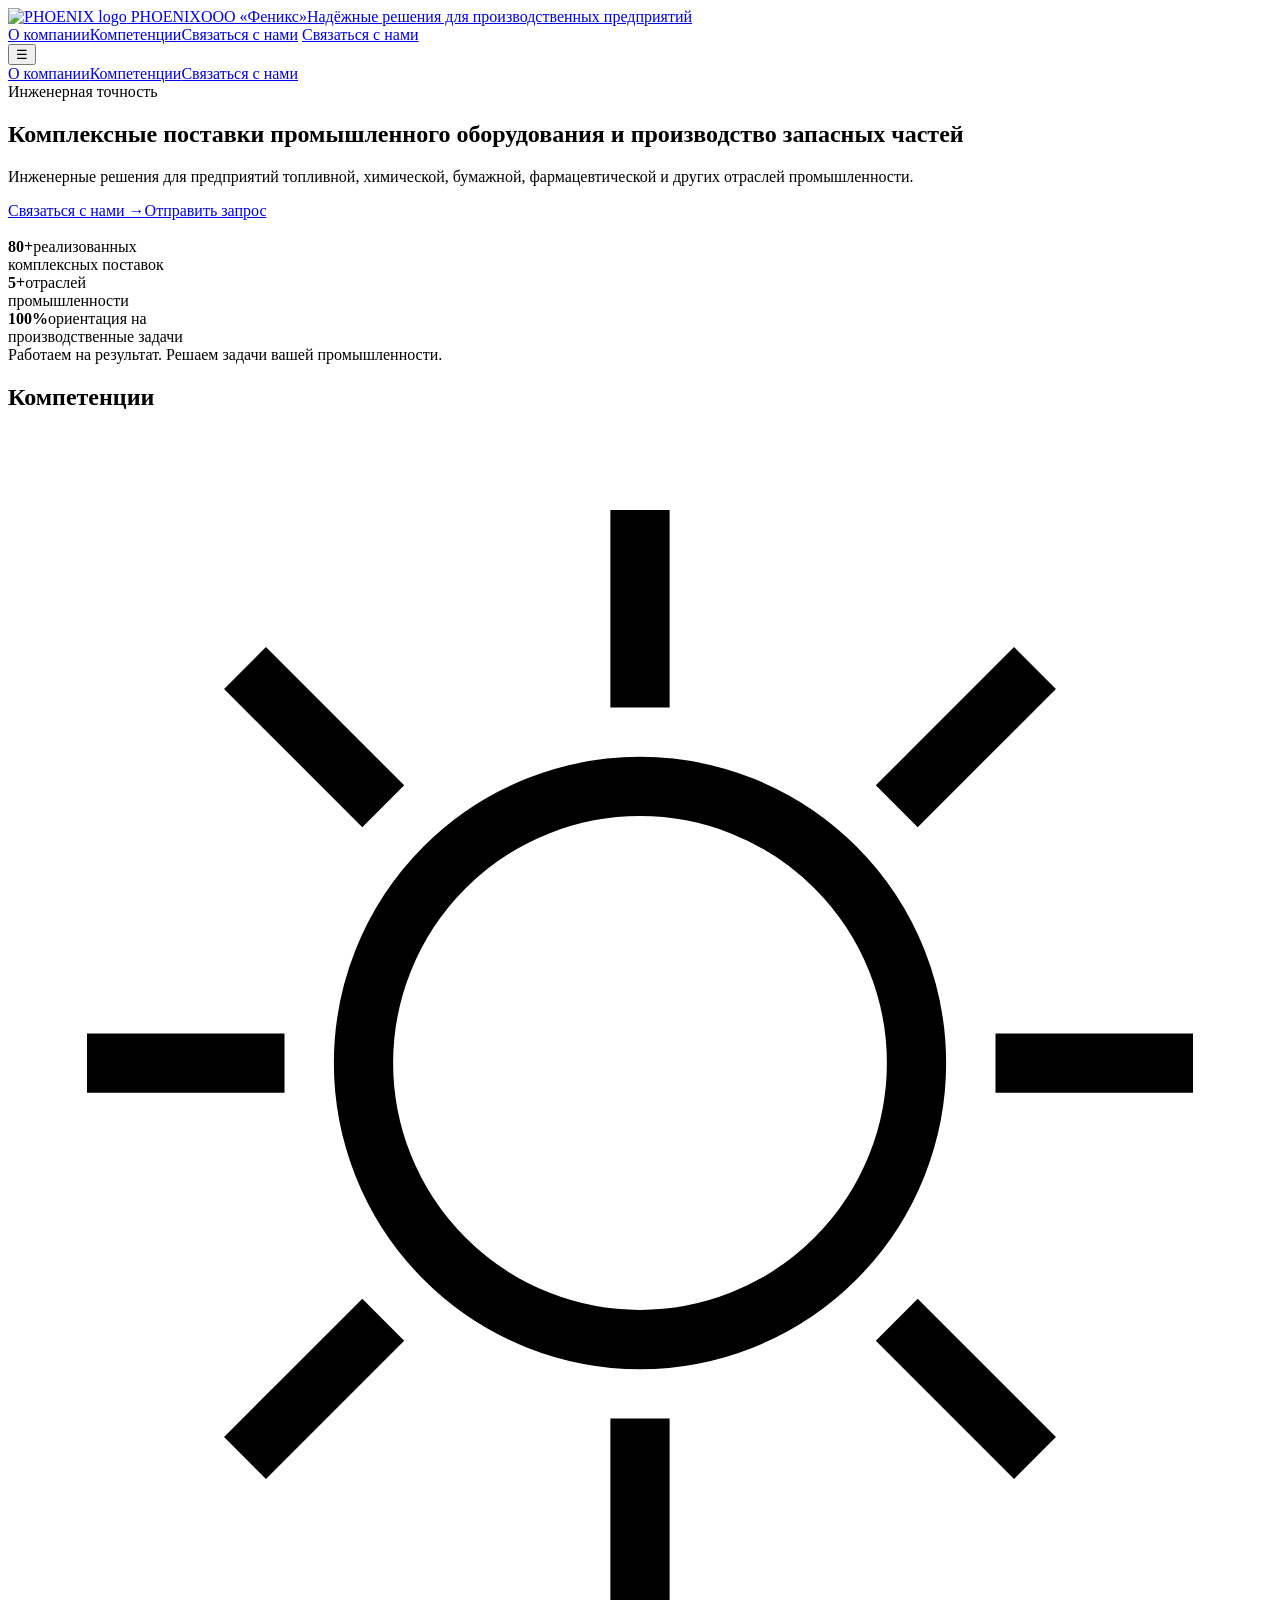
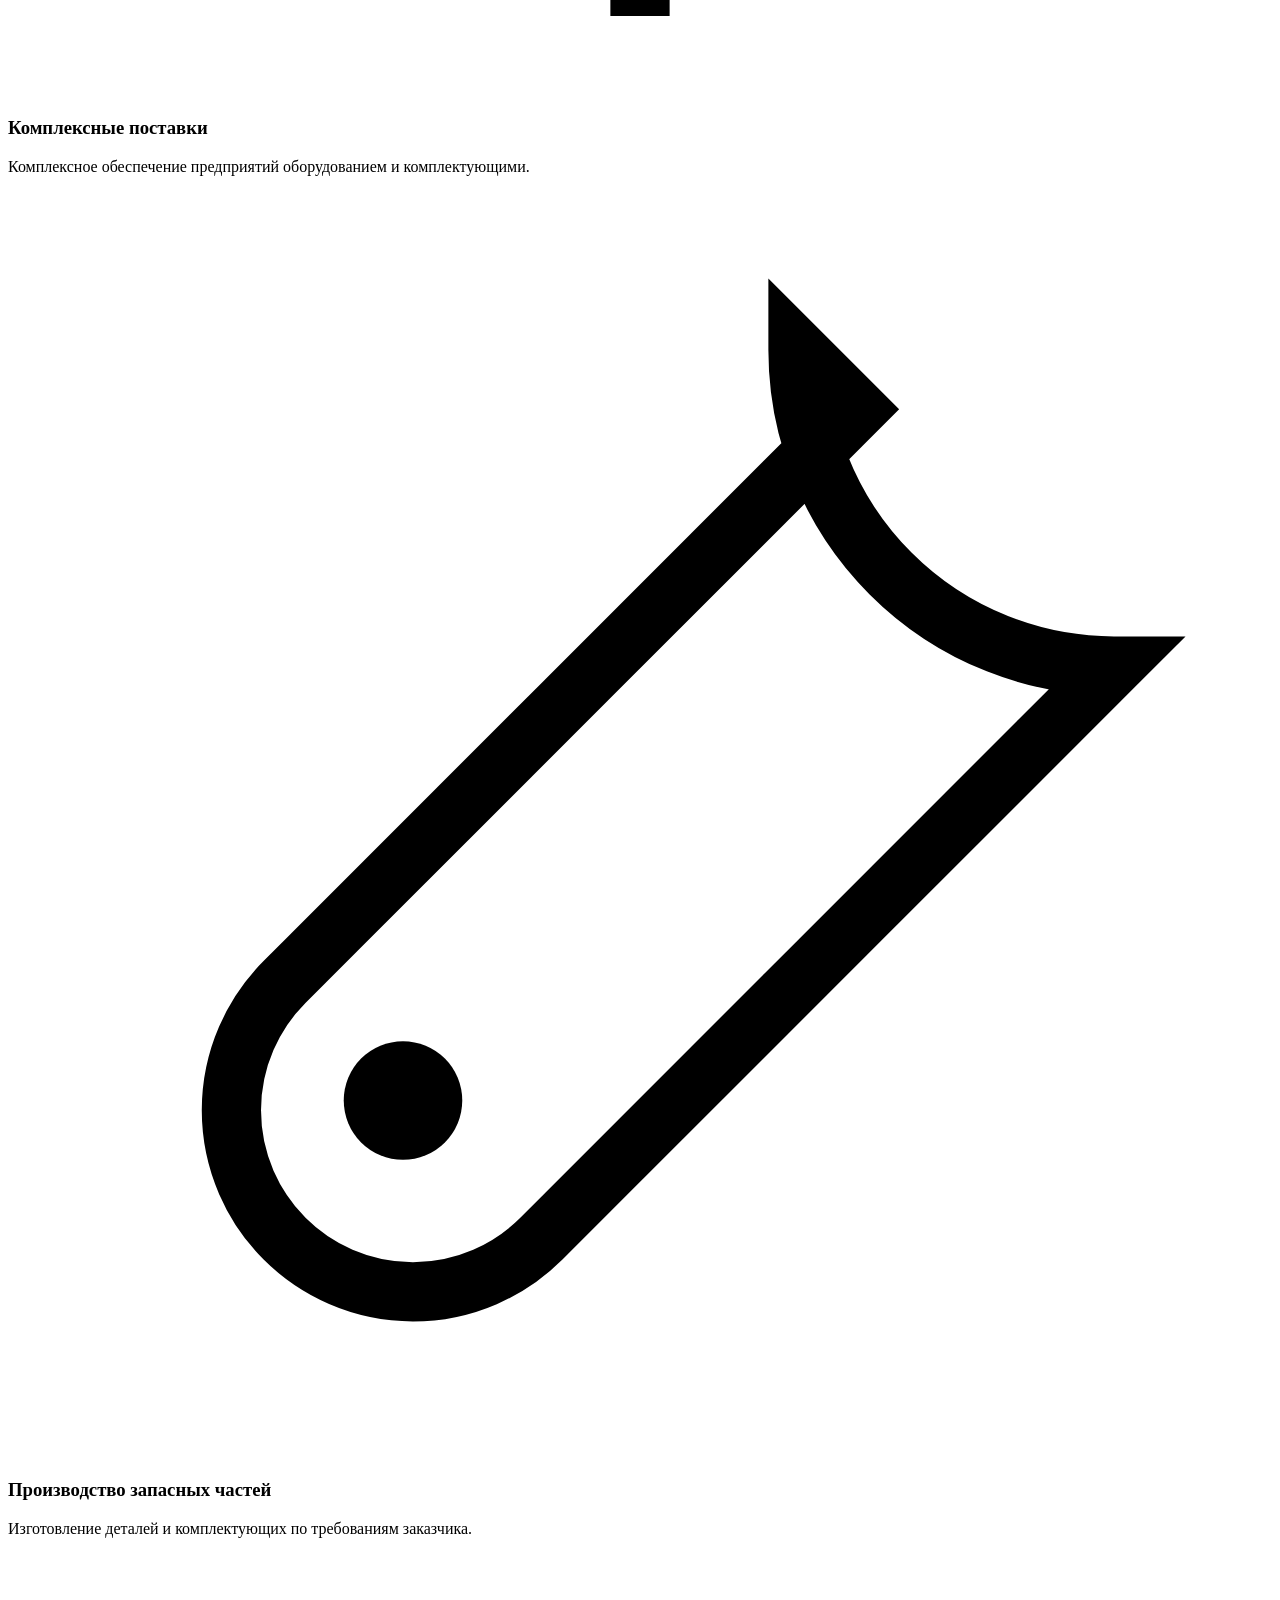
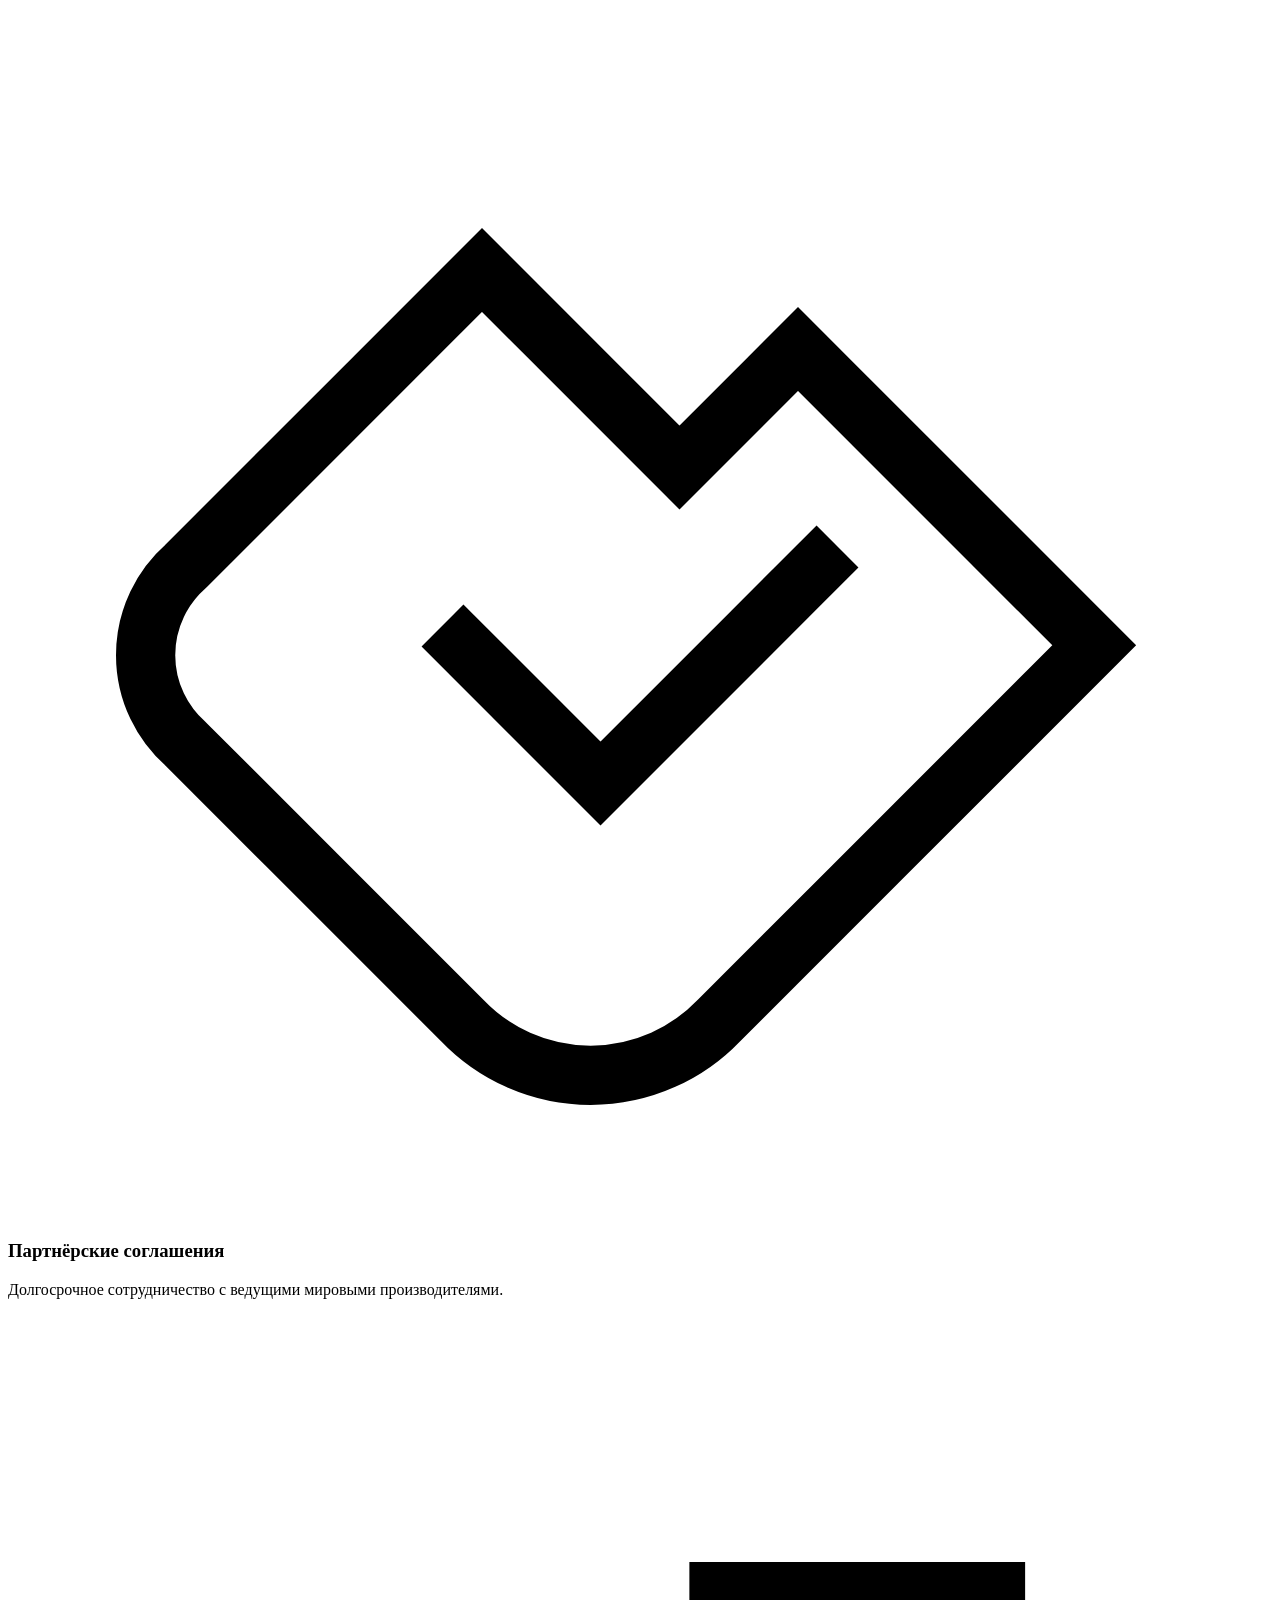
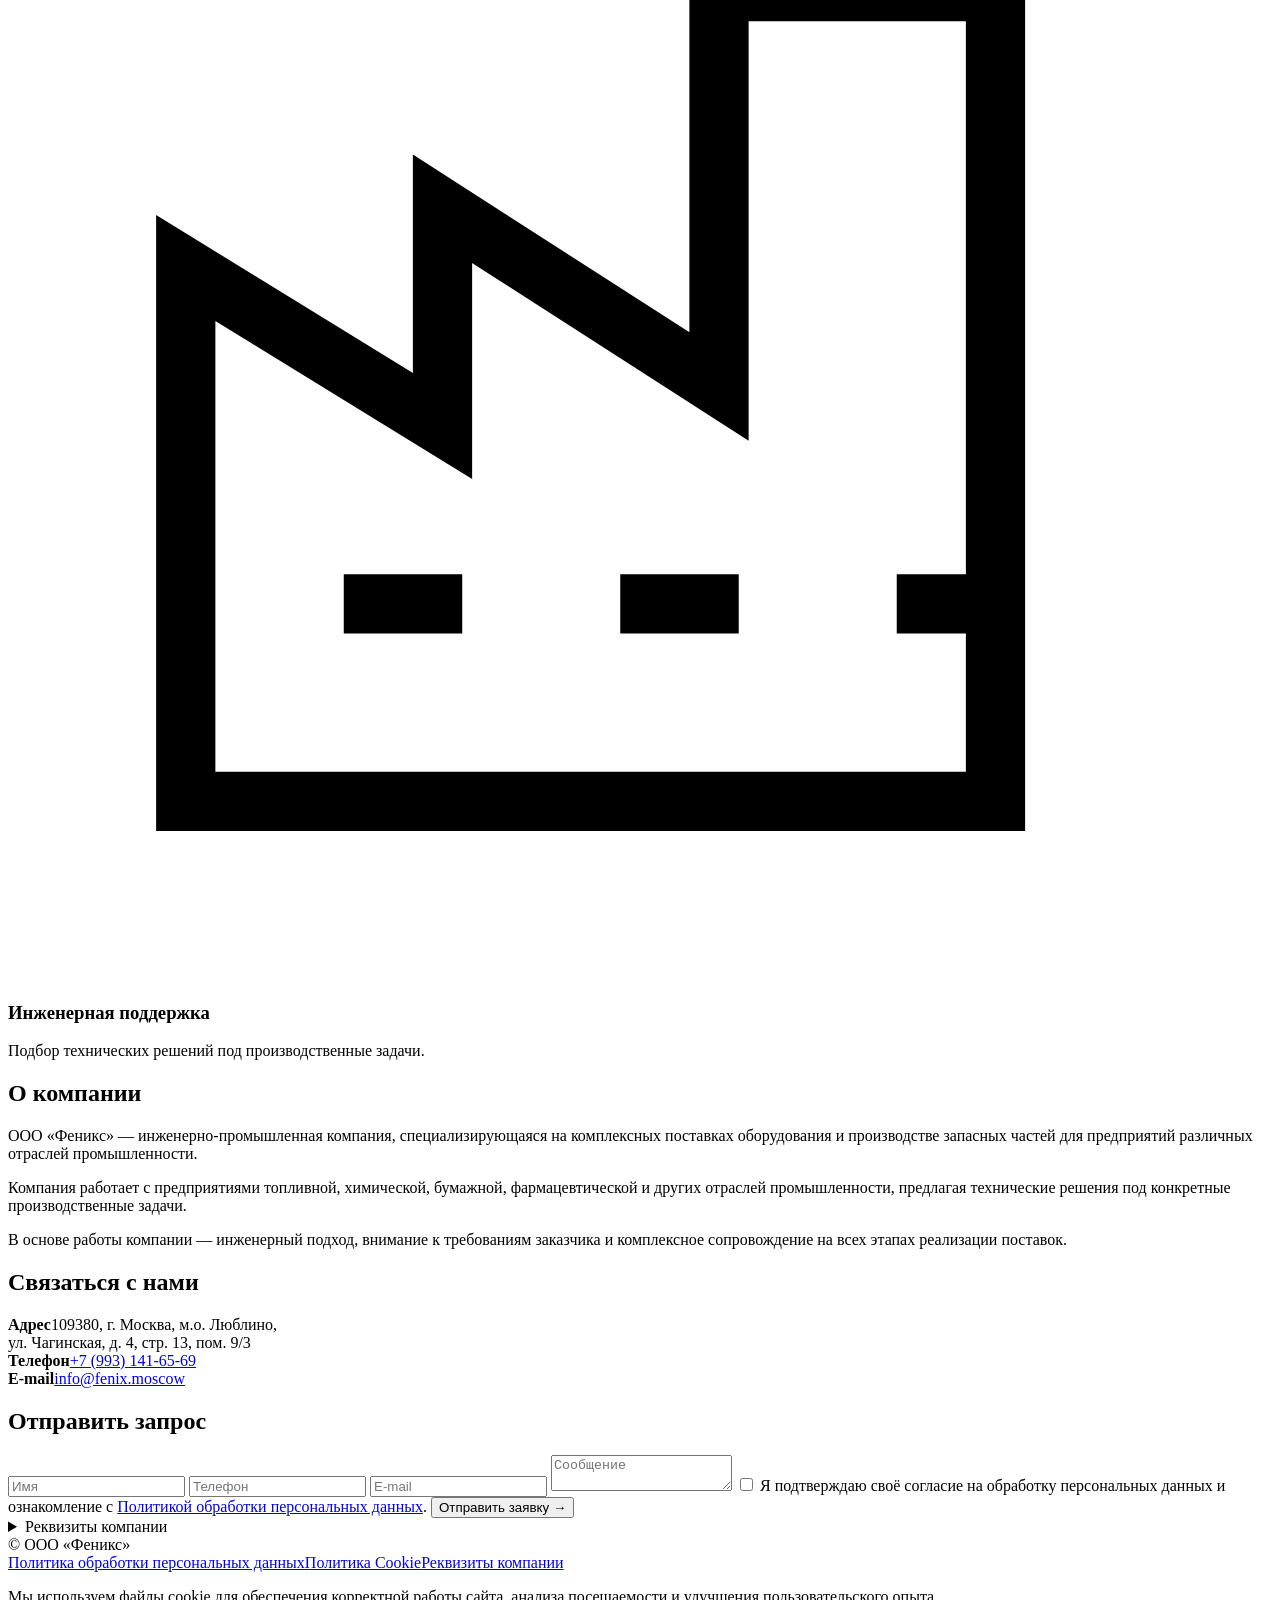
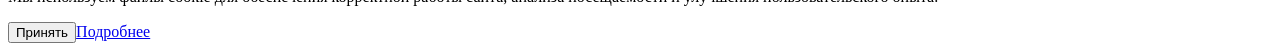
==== index.html @ ed6f143b "Add files via upload" ====
<!doctype html>
<html lang="ru">
<head>
  <meta charset="utf-8">
  <meta name="viewport" content="width=device-width, initial-scale=1">
  <title>ООО «Феникс» | Комплексные поставки промышленного оборудования и производство запасных частей</title>
  <meta name="description" content="ООО «Феникс» — инженерно-промышленная компания, специализирующаяся на комплексных поставках промышленного оборудования, производстве запасных частей и инженерной поддержке предприятий различных отраслей промышленности.">
  <link rel="icon" href="favicon.png" type="image/png">
  <link rel="preconnect" href="https://fonts.gstatic.com" crossorigin>
  <link href="https://fonts.googleapis.com/css2?family=Inter:wght@400;500;600;700;800&display=swap" rel="stylesheet">
  <link rel="stylesheet" href="css/style.css">
</head>
<body>
<div class="page">
  <div class="grid-bg"></div><div class="glow"></div>
  <header class="header container">
    <a class="brand" href="#top" aria-label="PHOENIX">
      <img src="assets/images/logo.png" alt="PHOENIX logo">
      <span><span class="brand-title">PHOENIX</span><span class="brand-sub">ООО «Феникс»</span><span class="brand-slogan">Надёжные решения для производственных предприятий</span></span>
    </a>
    <nav class="nav" aria-label="Основная навигация">
      <a href="#about">О компании</a><a href="#competencies">Компетенции</a><a href="#contact">Связаться с нами</a>
      <a class="btn btn-secondary small-btn" href="#contact">Связаться с нами</a>
    </nav>
    <button class="menu-btn" id="menuBtn" aria-label="Открыть меню">☰</button>
    <nav class="mobile-nav" id="mobileNav"><a href="#about">О компании</a><a href="#competencies">Компетенции</a><a href="#contact">Связаться с нами</a></nav>
  </header>

  <main id="top">
    <section class="hero container">
      <div>
        <div class="eyebrow">Инженерная точность</div>
        <h1>Комплексные поставки промышленного оборудования и производство запасных частей</h1>
        <p class="lead">Инженерные решения для предприятий топливной, химической, бумажной, фармацевтической и других отраслей промышленности.</p>
        <div class="actions"><a class="btn btn-primary" href="#contact">Связаться с нами →</a><a class="btn btn-secondary" href="#request">Отправить запрос</a></div>
      </div>
      <div class="drawing-wrap" aria-hidden="true"><img src="assets/drawings/compressor.svg" alt=""><div class="impeller"></div></div>
    </section>

    <section class="stats container" aria-label="Показатели компании">
      <div class="stat"><strong>80+</strong><span>реализованных<br>комплексных поставок</span></div>
      <div class="stat"><strong>5+</strong><span>отраслей<br>промышленности</span></div>
      <div class="stat"><strong>100%</strong><span>ориентация на<br>производственные задачи</span></div>
      <div class="stats-note">Работаем на результат. Решаем задачи вашей промышленности.</div>
    </section>

    <section class="section container" id="competencies">
      <h2 class="section-title">Компетенции</h2>
      <div class="competencies">
        <article class="card"><svg class="icon" viewBox="0 0 64 64" fill="none"><circle cx="32" cy="32" r="14" stroke="currentColor" stroke-width="3"/><path d="M32 4v10M32 50v10M4 32h10M50 32h10M12 12l7 7M45 45l7 7M52 12l-7 7M19 45l-7 7" stroke="currentColor" stroke-width="3"/></svg><h3>Комплексные поставки</h3><p>Комплексное обеспечение предприятий оборудованием и комплектующими.</p></article>
        <article class="card"><svg class="icon" viewBox="0 0 64 64" fill="none"><path d="M40 8a16 16 0 0 0 16 16L27 53a9 9 0 0 1-13-13l29-29Z" stroke="currentColor" stroke-width="3"/><circle cx="20" cy="46" r="3" fill="currentColor"/></svg><h3>Производство запасных частей</h3><p>Изготовление деталей и комплектующих по требованиям заказчика.</p></article>
        <article class="card"><svg class="icon" viewBox="0 0 64 64" fill="none"><path d="M22 34l8 8 12-12M9 31l15-15 10 10 6-6 15 15-19 19a9 9 0 0 1-13 0L9 40a6 6 0 0 1 0-9Z" stroke="currentColor" stroke-width="3"/></svg><h3>Партнёрские соглашения</h3><p>Долгосрочное сотрудничество с ведущими мировыми производителями.</p></article>
        <article class="card"><svg class="icon" viewBox="0 0 64 64" fill="none"><path d="M9 55V28l13 8V25l14 9V14h14v41H9Z" stroke="currentColor" stroke-width="3"/><path d="M17 45h6M31 45h6M45 45h6" stroke="currentColor" stroke-width="3"/></svg><h3>Инженерная поддержка</h3><p>Подбор технических решений под производственные задачи.</p></article>
      </div>
    </section>

    <section class="section container about" id="about">
      <div><h2 class="section-title">О компании</h2><p>ООО «Феникс» — инженерно-промышленная компания, специализирующаяся на комплексных поставках оборудования и производстве запасных частей для предприятий различных отраслей промышленности.</p><p>Компания работает с предприятиями топливной, химической, бумажной, фармацевтической и других отраслей промышленности, предлагая технические решения под конкретные производственные задачи.</p><p>В основе работы компании — инженерный подход, внимание к требованиям заказчика и комплексное сопровождение на всех этапах реализации поставок.</p></div>
      <div class="pump" aria-hidden="true"></div>
    </section>

    <section class="section container contact" id="contact">
      <div><h2 class="section-title">Связаться с нами</h2><div class="contact-list"><div class="contact-item"><b>Адрес</b><span>109380, г. Москва, м.о. Люблино,<br>ул. Чагинская, д. 4, стр. 13, пом. 9/3</span></div><div class="contact-item"><b>Телефон</b><a href="tel:+79931416569">+7 (993) 141-65-69</a></div><div class="contact-item"><b>E-mail</b><a href="mailto:info@fenix.moscow">info@fenix.moscow</a></div></div></div>
      <form class="form" id="request" action="contact.php" method="post">
        <h2 class="section-title">Отправить запрос</h2>
        <input type="text" name="name" placeholder="Имя" required autocomplete="name">
        <input type="tel" name="phone" placeholder="Телефон" required autocomplete="tel">
        <input type="email" name="email" placeholder="E-mail" required autocomplete="email">
        <textarea name="message" placeholder="Сообщение" required></textarea>
        <input type="text" name="website" tabindex="-1" autocomplete="off" style="display:none">
        <label class="check"><input type="checkbox" name="agree" required> <span>Я подтверждаю своё согласие на обработку персональных данных и ознакомление с <a href="privacy-policy.html" target="_blank">Политикой обработки персональных данных</a>.</span></label>
        <button class="btn btn-primary" type="submit">Отправить заявку →</button>
      </form>
    </section>

    <section class="section container">
      <details class="details" id="requisites"><summary>Реквизиты компании</summary><div class="details-grid"><div><b>ООО «Феникс»</b></div><div>ИНН: 7708434992</div><div>КПП: 773101001</div><div>р/с: 40702810500810030384</div><div>Банк: Филиал «Центральный» Банка ВТБ (ПАО)</div><div>к/с: 30101810145250000411</div><div>БИК: 044525411</div><div>Адрес: 109380, г. Москва, м.о. Люблино, ул. Чагинская, д. 4, стр. 13, пом. 9/3</div></div></details>
    </section>
  </main>

  <footer class="footer container"><div>© ООО «Феникс»</div><div class="footer-links"><a href="privacy-policy.html">Политика обработки персональных данных</a><a href="cookie-policy.html">Политика Cookie</a><a href="#requisites">Реквизиты компании</a></div></footer>
</div>
<div class="cookie" id="cookie"><div class="cookie-inner"><p>Мы используем файлы cookie для обеспечения корректной работы сайта, анализа посещаемости и улучшения пользовательского опыта.</p><div class="cookie-actions"><button class="btn btn-primary small-btn" id="acceptCookie">Принять</button><a class="btn btn-secondary small-btn" href="cookie-policy.html">Подробнее</a></div></div></div>
<script src="js/script.js"></script>
</body>
</html>
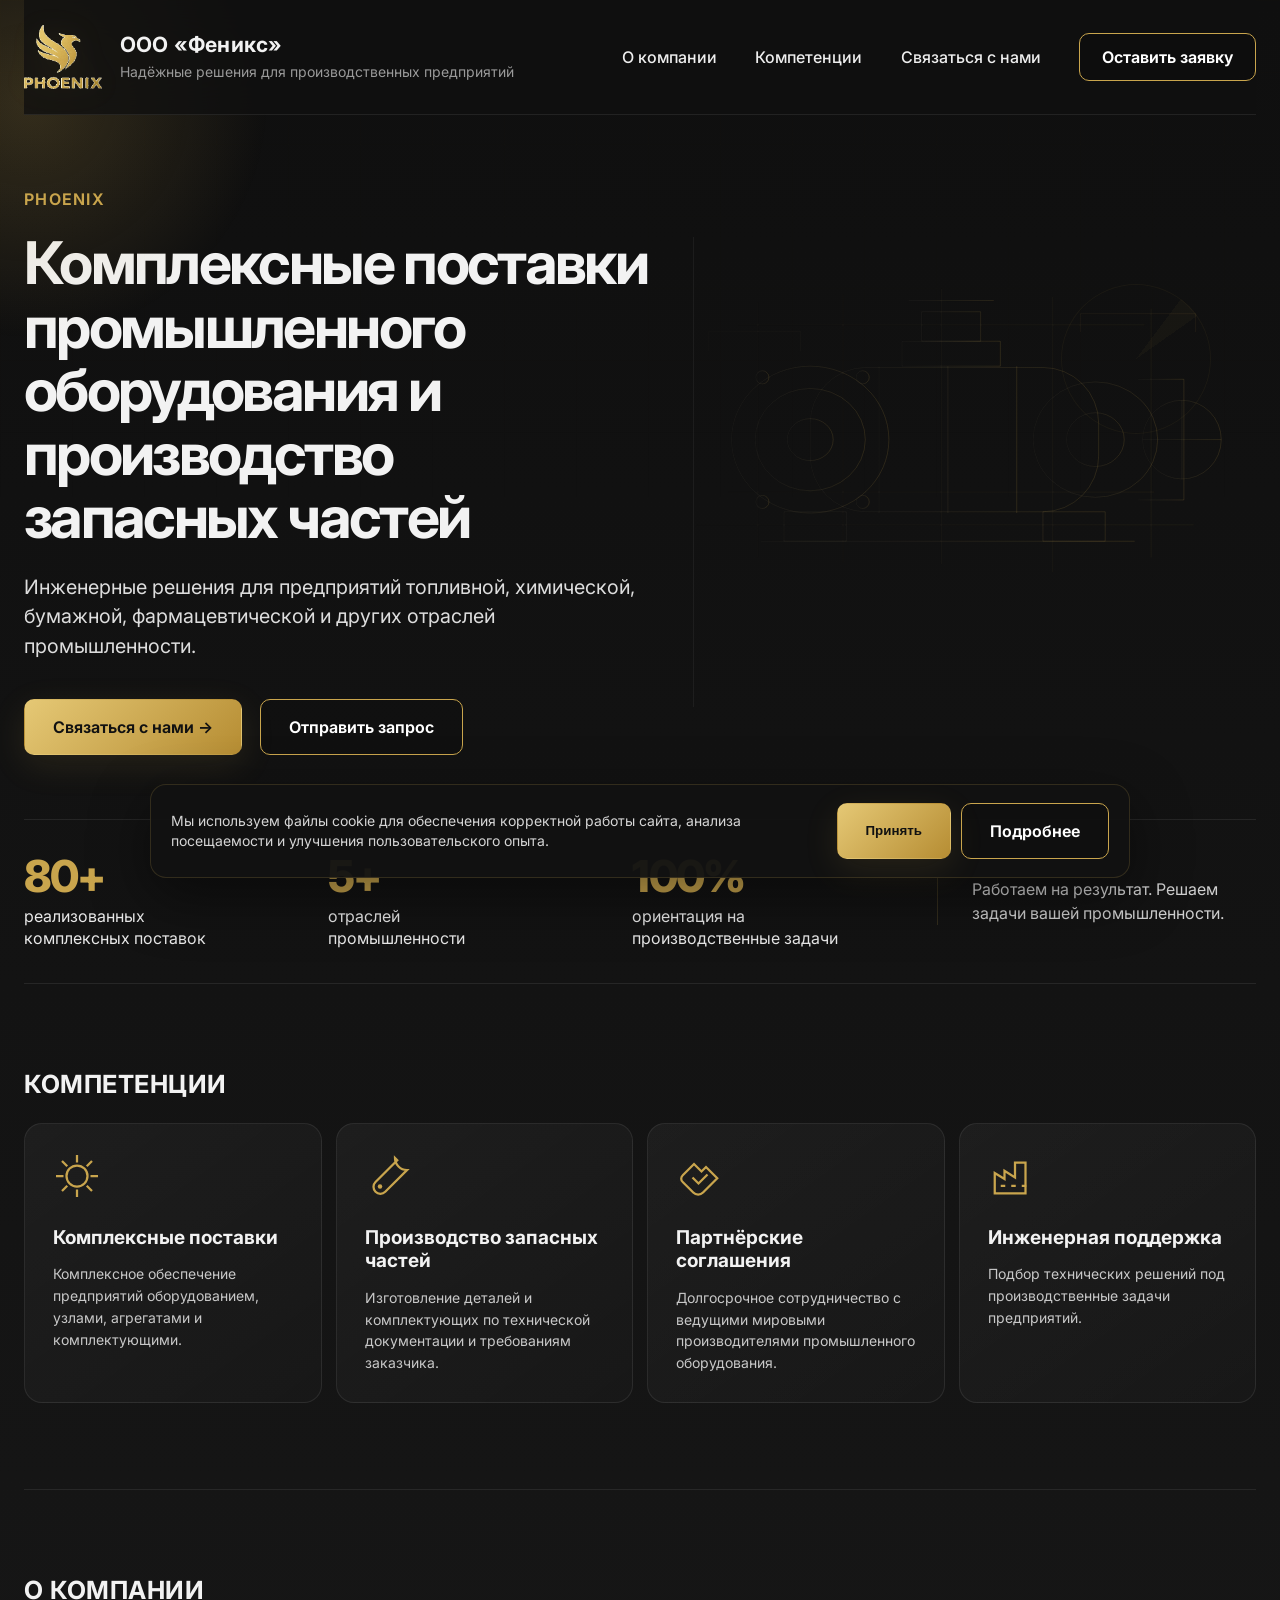
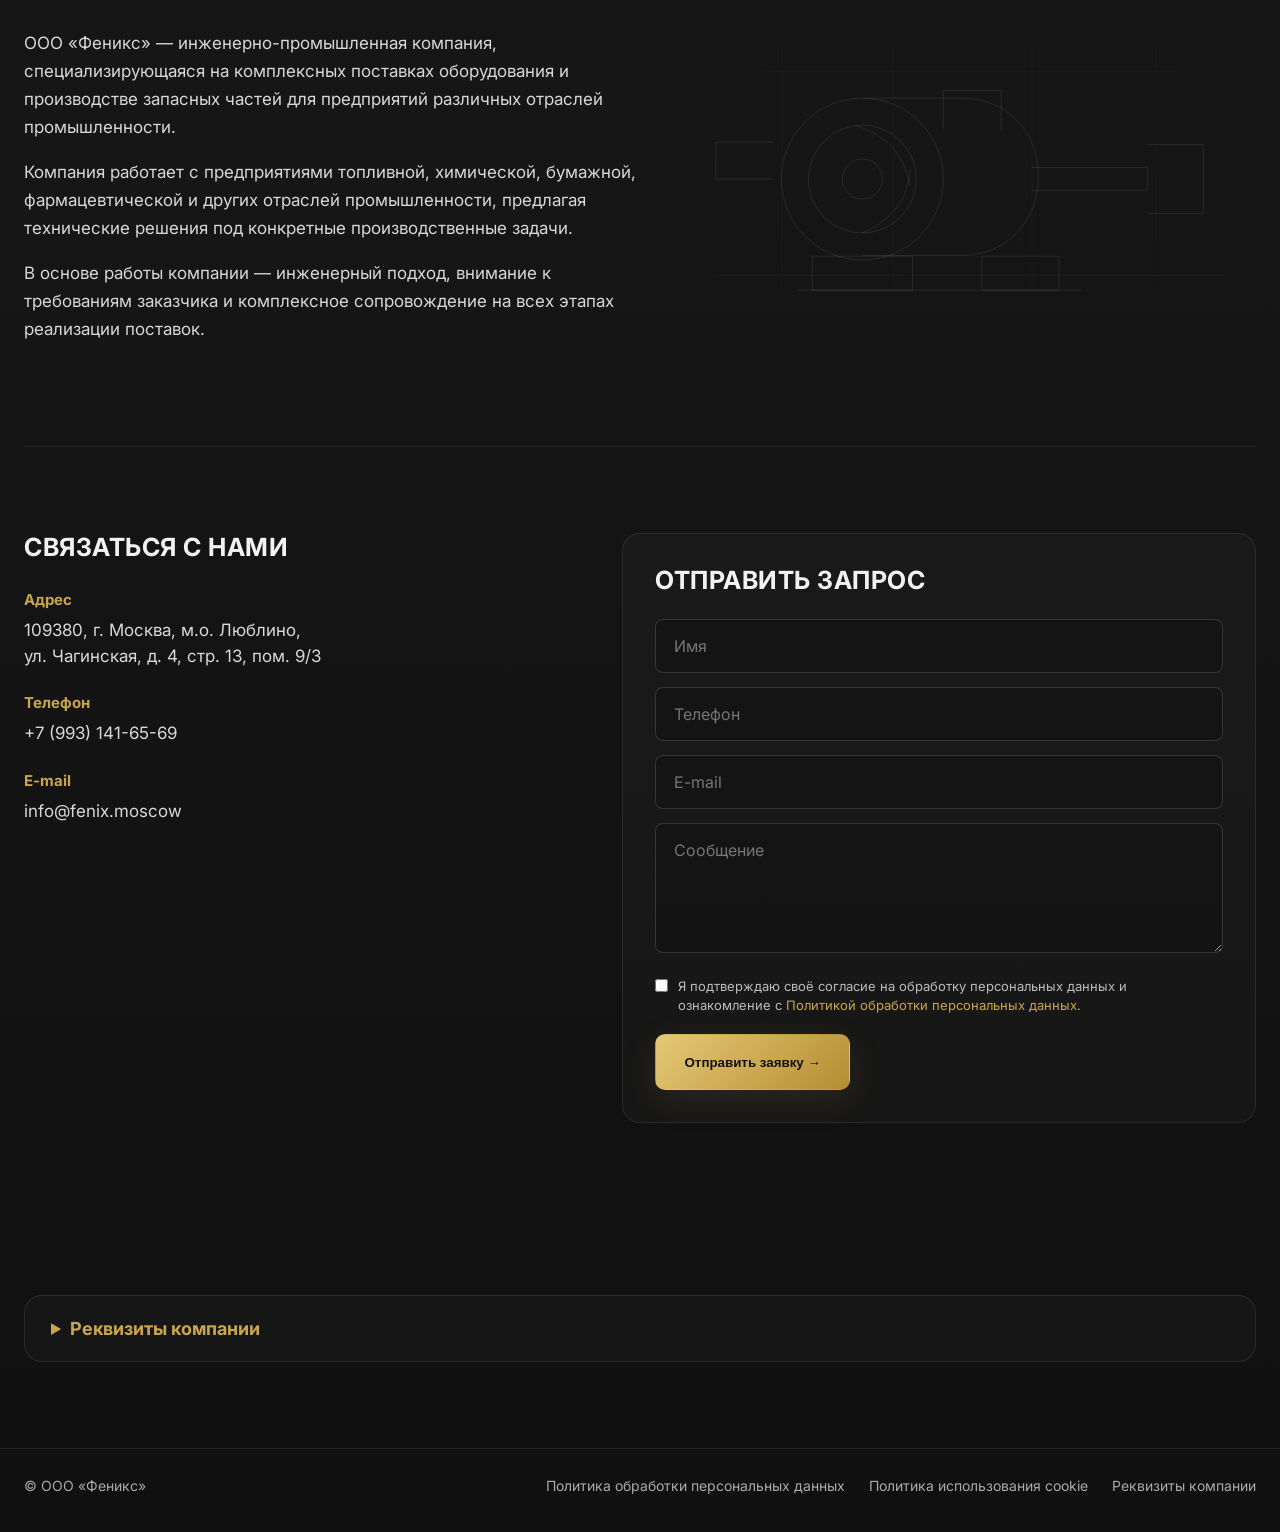
==== commit 1695f4b6: "ver 1.1" ====
--- a/index.html
+++ b/index.html
@@ -14,22 +14,29 @@
 <div class="page">
   <div class="grid-bg"></div><div class="glow"></div>
   <header class="header container">
-    <a class="brand" href="#top" aria-label="PHOENIX">
-      <img src="assets/images/logo.png" alt="PHOENIX logo">
-      <span><span class="brand-title">PHOENIX</span><span class="brand-sub">ООО «Феникс»</span><span class="brand-slogan">Надёжные решения для производственных предприятий</span></span>
+    <a class="brand" href="#top" aria-label="PHOENIX — ООО Феникс">
+      <img src="assets/images/logo.png" alt="PHOENIX">
+      <span class="brand-text"><span class="brand-company">ООО «Феникс»</span><span class="brand-slogan">Надёжные решения для производственных предприятий</span></span>
     </a>
     <nav class="nav" aria-label="Основная навигация">
-      <a href="#about">О компании</a><a href="#competencies">Компетенции</a><a href="#contact">Связаться с нами</a>
-      <a class="btn btn-secondary small-btn" href="#contact">Связаться с нами</a>
+      <a href="#about">О компании</a>
+      <a href="#competencies">Компетенции</a>
+      <a href="#contact">Связаться с нами</a>
+      <a class="btn btn-secondary small-btn" href="#request">Оставить заявку</a>
     </nav>
-    <button class="menu-btn" id="menuBtn" aria-label="Открыть меню">☰</button>
-    <nav class="mobile-nav" id="mobileNav"><a href="#about">О компании</a><a href="#competencies">Компетенции</a><a href="#contact">Связаться с нами</a></nav>
+    <button class="menu-btn" id="menuBtn" aria-label="Открыть меню" aria-expanded="false">☰</button>
+    <nav class="mobile-nav" id="mobileNav" aria-label="Мобильная навигация">
+      <a href="#about">О компании</a>
+      <a href="#competencies">Компетенции</a>
+      <a href="#contact">Связаться с нами</a>
+      <a href="#request">Оставить заявку</a>
+    </nav>
   </header>
 
   <main id="top">
     <section class="hero container">
       <div>
-        <div class="eyebrow">Инженерная точность</div>
+        <div class="eyebrow">PHOENIX</div>
         <h1>Комплексные поставки промышленного оборудования и производство запасных частей</h1>
         <p class="lead">Инженерные решения для предприятий топливной, химической, бумажной, фармацевтической и других отраслей промышленности.</p>
         <div class="actions"><a class="btn btn-primary" href="#contact">Связаться с нами →</a><a class="btn btn-secondary" href="#request">Отправить запрос</a></div>
@@ -47,10 +54,10 @@
     <section class="section container" id="competencies">
       <h2 class="section-title">Компетенции</h2>
       <div class="competencies">
-        <article class="card"><svg class="icon" viewBox="0 0 64 64" fill="none"><circle cx="32" cy="32" r="14" stroke="currentColor" stroke-width="3"/><path d="M32 4v10M32 50v10M4 32h10M50 32h10M12 12l7 7M45 45l7 7M52 12l-7 7M19 45l-7 7" stroke="currentColor" stroke-width="3"/></svg><h3>Комплексные поставки</h3><p>Комплексное обеспечение предприятий оборудованием и комплектующими.</p></article>
-        <article class="card"><svg class="icon" viewBox="0 0 64 64" fill="none"><path d="M40 8a16 16 0 0 0 16 16L27 53a9 9 0 0 1-13-13l29-29Z" stroke="currentColor" stroke-width="3"/><circle cx="20" cy="46" r="3" fill="currentColor"/></svg><h3>Производство запасных частей</h3><p>Изготовление деталей и комплектующих по требованиям заказчика.</p></article>
-        <article class="card"><svg class="icon" viewBox="0 0 64 64" fill="none"><path d="M22 34l8 8 12-12M9 31l15-15 10 10 6-6 15 15-19 19a9 9 0 0 1-13 0L9 40a6 6 0 0 1 0-9Z" stroke="currentColor" stroke-width="3"/></svg><h3>Партнёрские соглашения</h3><p>Долгосрочное сотрудничество с ведущими мировыми производителями.</p></article>
-        <article class="card"><svg class="icon" viewBox="0 0 64 64" fill="none"><path d="M9 55V28l13 8V25l14 9V14h14v41H9Z" stroke="currentColor" stroke-width="3"/><path d="M17 45h6M31 45h6M45 45h6" stroke="currentColor" stroke-width="3"/></svg><h3>Инженерная поддержка</h3><p>Подбор технических решений под производственные задачи.</p></article>
+        <article class="card"><svg class="icon" viewBox="0 0 64 64" fill="none"><circle cx="32" cy="32" r="14" stroke="currentColor" stroke-width="3"/><path d="M32 4v10M32 50v10M4 32h10M50 32h10M12 12l7 7M45 45l7 7M52 12l-7 7M19 45l-7 7" stroke="currentColor" stroke-width="3"/></svg><h3>Комплексные поставки</h3><p>Комплексное обеспечение предприятий оборудованием, узлами, агрегатами и комплектующими.</p></article>
+        <article class="card"><svg class="icon" viewBox="0 0 64 64" fill="none"><path d="M40 8a16 16 0 0 0 16 16L27 53a9 9 0 0 1-13-13l29-29Z" stroke="currentColor" stroke-width="3"/><circle cx="20" cy="46" r="3" fill="currentColor"/></svg><h3>Производство запасных частей</h3><p>Изготовление деталей и комплектующих по технической документации и требованиям заказчика.</p></article>
+        <article class="card"><svg class="icon" viewBox="0 0 64 64" fill="none"><path d="M22 34l8 8 12-12M9 31l15-15 10 10 6-6 15 15-19 19a9 9 0 0 1-13 0L9 40a6 6 0 0 1 0-9Z" stroke="currentColor" stroke-width="3"/></svg><h3>Партнёрские соглашения</h3><p>Долгосрочное сотрудничество с ведущими мировыми производителями промышленного оборудования.</p></article>
+        <article class="card"><svg class="icon" viewBox="0 0 64 64" fill="none"><path d="M9 55V28l13 8V25l14 9V14h14v41H9Z" stroke="currentColor" stroke-width="3"/><path d="M17 45h6M31 45h6M45 45h6" stroke="currentColor" stroke-width="3"/></svg><h3>Инженерная поддержка</h3><p>Подбор технических решений под производственные задачи предприятий.</p></article>
       </div>
     </section>
 
@@ -78,9 +85,9 @@
     </section>
   </main>
 
-  <footer class="footer container"><div>© ООО «Феникс»</div><div class="footer-links"><a href="privacy-policy.html">Политика обработки персональных данных</a><a href="cookie-policy.html">Политика Cookie</a><a href="#requisites">Реквизиты компании</a></div></footer>
+  <footer class="footer"><div class="container footer-inner"><div>© ООО «Феникс»</div><div class="footer-links"><a href="privacy-policy.html">Политика обработки персональных данных</a><a href="cookie-policy.html">Политика использования cookie</a><a href="#requisites">Реквизиты компании</a></div></div></footer>
+  <div class="cookie" id="cookieBanner"><p>Мы используем файлы cookie для обеспечения корректной работы сайта, анализа посещаемости и улучшения пользовательского опыта.</p><div class="cookie-actions"><button class="btn btn-primary" id="acceptCookie" type="button">Принять</button><a class="btn btn-secondary" href="cookie-policy.html">Подробнее</a></div></div>
 </div>
-<div class="cookie" id="cookie"><div class="cookie-inner"><p>Мы используем файлы cookie для обеспечения корректной работы сайта, анализа посещаемости и улучшения пользовательского опыта.</p><div class="cookie-actions"><button class="btn btn-primary small-btn" id="acceptCookie">Принять</button><a class="btn btn-secondary small-btn" href="cookie-policy.html">Подробнее</a></div></div></div>
 <script src="js/script.js"></script>
 </body>
 </html>
--- a/css/style.css
+++ b/css/style.css
@@ -0,0 +1 @@
+:root{--bg:#111;--bg2:#161616;--card:#1a1a1a;--gold:#c9a54d;--gold2:#e4c46a;--text:#f2f2f2;--muted:#9a9a9a;--line:rgba(201,165,77,.18);--line2:rgba(255,255,255,.08);--max:1360px;--radius:18px}*{box-sizing:border-box}html{scroll-behavior:smooth}body{margin:0;font-family:Inter,Arial,sans-serif;background:linear-gradient(180deg,#0f0f0f,#161616 55%,#101010);color:var(--text);overflow-x:hidden}a{color:inherit;text-decoration:none}.container{width:min(var(--max),calc(100% - 48px));margin:0 auto}.page{position:relative;min-height:100vh;overflow:hidden}.grid-bg{position:fixed;inset:0;pointer-events:none;opacity:.32;background-image:linear-gradient(rgba(201,165,77,.04) 1px,transparent 1px),linear-gradient(90deg,rgba(201,165,77,.04) 1px,transparent 1px);background-size:72px 72px;mask-image:linear-gradient(to bottom,#000,transparent 85%)}.glow{position:fixed;left:-230px;top:-160px;width:520px;height:520px;border-radius:50%;background:radial-gradient(circle,rgba(201,165,77,.2),transparent 65%);pointer-events:none}.header{position:sticky;top:0;z-index:20;display:flex;align-items:center;justify-content:space-between;gap:28px;min-height:104px;padding:18px 0;border-bottom:1px solid var(--line2);backdrop-filter:blur(18px);background:rgba(16,16,16,.78)}.brand{display:flex;align-items:center;gap:18px;min-width:0;flex:0 1 500px}.brand img{width:78px;height:78px;object-fit:contain;filter:drop-shadow(0 0 15px rgba(201,165,77,.08));flex:0 0 auto}.brand-text{display:flex;flex-direction:column;min-width:0}.brand-company{font-size:21px;font-weight:700;letter-spacing:.01em;white-space:nowrap}.brand-slogan{font-size:14px;color:var(--muted);line-height:1.35;max-width:420px;margin-top:6px}.nav{display:flex;align-items:center;gap:clamp(22px,3vw,52px);font-size:16px;font-weight:500;white-space:nowrap}.nav a:not(.btn){color:#eee;transition:.2s}.nav a:not(.btn):hover{color:var(--gold)}.btn{display:inline-flex;align-items:center;justify-content:center;gap:10px;height:56px;padding:0 28px;border-radius:10px;font-weight:650;line-height:1;border:1px solid transparent;cursor:pointer;transition:.2s;white-space:nowrap}.btn-primary{background:linear-gradient(135deg,#e5c875,#b68d33);color:#111;box-shadow:0 10px 35px rgba(201,165,77,.12)}.btn-primary:hover{transform:translateY(-1px);filter:brightness(1.06)}.btn-secondary{border-color:var(--gold);color:#fff;background:rgba(0,0,0,.12)}.btn-secondary:hover{background:rgba(201,165,77,.08)}.small-btn{height:48px;padding:0 22px}.menu-btn{display:none;width:54px;height:54px;border:1px solid var(--gold);border-radius:12px;background:rgba(0,0,0,.12);color:var(--gold2);font-size:28px;line-height:1}.mobile-nav{display:none;position:absolute;top:100%;left:24px;right:24px;padding:16px;border:1px solid var(--line);border-radius:16px;background:rgba(18,18,18,.98);box-shadow:0 18px 50px rgba(0,0,0,.35)}.mobile-nav a{display:block;padding:15px;border-bottom:1px solid var(--line2)}.mobile-nav a:last-child{border-bottom:0}.mobile-nav.open{display:block}.hero{display:grid;grid-template-columns:minmax(0,1fr) minmax(420px,.9fr);gap:44px;align-items:center;min-height:690px;padding:74px 0 64px}.eyebrow{color:var(--gold);font-weight:650;letter-spacing:.08em;text-transform:uppercase;margin-bottom:22px}.hero h1{font-size:clamp(44px,4.6vw,72px);line-height:1.08;margin:0 0 24px;letter-spacing:-.045em;max-width:780px}.lead{font-size:clamp(18px,1.55vw,23px);line-height:1.48;color:#ddd;max-width:640px;margin:0 0 38px}.actions{display:flex;gap:18px;flex-wrap:wrap}.drawing-wrap{position:relative;min-height:470px;border-left:1px solid rgba(255,255,255,.05)}.drawing-wrap img{position:absolute;inset:4% 0 auto auto;width:min(720px,105%);opacity:.88;filter:drop-shadow(0 0 32px rgba(201,165,77,.08))}.impeller{position:absolute;right:8%;top:10%;width:150px;height:150px;border:1px solid rgba(201,165,77,.16);border-radius:50%;background:conic-gradient(from 8deg,transparent 0 8%,rgba(201,165,77,.12) 8% 13%,transparent 13% 25%);opacity:.35}.stats{display:grid;grid-template-columns:1fr 1fr 1fr 1.2fr;gap:38px;padding:34px 0;border-top:1px solid var(--line2);border-bottom:1px solid var(--line2)}.stat strong{display:block;color:var(--gold);font-size:44px;line-height:1;font-weight:800;letter-spacing:-.04em}.stat span{display:block;margin-top:8px;color:#e9e9e9;line-height:1.35}.stats-note{border-left:1px solid var(--line);padding-left:34px;color:#cfcfcf;line-height:1.45;align-self:center}.section{padding:86px 0}.section-title{font-size:25px;line-height:1.15;text-transform:uppercase;letter-spacing:.02em;margin:0 0 24px}.competencies{display:grid;grid-template-columns:repeat(4,1fr);gap:14px}.card{min-height:210px;border:1px solid var(--line2);border-radius:var(--radius);background:linear-gradient(145deg,rgba(255,255,255,.045),rgba(255,255,255,.015));padding:28px;transition:.22s}.card:hover{transform:translateY(-3px);border-color:rgba(201,165,77,.34)}.icon{width:48px;height:48px;color:var(--gold);margin-bottom:22px}.card h3{font-size:19px;line-height:1.24;margin:0 0 14px}.card p{font-size:14px;line-height:1.55;color:#c8c8c8;margin:0}.about{display:grid;grid-template-columns:1fr .9fr;gap:58px;align-items:center;border-top:1px solid var(--line2)}.about p{font-size:17px;line-height:1.65;color:#d7d7d7;max-width:700px}.pump{min-height:320px;background:url('../assets/drawings/pump.svg') center/contain no-repeat;opacity:.92}.contact{display:grid;grid-template-columns:.85fr 1fr;gap:60px;border-top:1px solid var(--line2)}.contact-list{display:grid;gap:24px;margin-top:28px}.contact-item{display:grid;gap:8px;color:#d8d8d8}.contact-item b{color:var(--gold);font-size:15px}.contact-item a,.contact-item span{font-size:17px;line-height:1.55}.form{border:1px solid var(--line2);border-radius:var(--radius);padding:32px;background:rgba(255,255,255,.025)}.form input,.form textarea{width:100%;margin-bottom:14px;border:1px solid rgba(255,255,255,.14);border-radius:8px;background:rgba(0,0,0,.16);color:var(--text);padding:16px 18px;font:inherit;outline:none}.form textarea{min-height:130px;resize:vertical}.form input:focus,.form textarea:focus{border-color:rgba(201,165,77,.55)}.check{display:flex;gap:10px;align-items:flex-start;font-size:13px;line-height:1.45;color:#bbb;margin:6px 0 20px}.check input{width:auto;margin:2px 0 0}.check a{color:var(--gold)}.details{border:1px solid var(--line2);border-radius:var(--radius);background:rgba(255,255,255,.025);padding:22px 26px}.details summary{cursor:pointer;font-weight:700;color:var(--gold);font-size:18px}.details-grid{display:grid;gap:12px;margin-top:20px;color:#d5d5d5;line-height:1.45}.footer{border-top:1px solid var(--line2);padding:28px 0 38px;color:#aaa;font-size:14px}.footer-inner{display:flex;gap:24px;justify-content:space-between;align-items:center;flex-wrap:wrap}.footer-links{display:flex;gap:24px;flex-wrap:wrap}.footer a:hover{color:var(--gold)}.cookie{position:fixed;left:24px;right:24px;bottom:22px;z-index:50;display:none;align-items:center;justify-content:space-between;gap:18px;max-width:980px;margin:0 auto;padding:18px 20px;border:1px solid var(--line);border-radius:16px;background:rgba(18,18,18,.96);box-shadow:0 18px 60px rgba(0,0,0,.45)}.cookie.show{display:flex}.cookie p{margin:0;color:#d5d5d5;font-size:14px;line-height:1.45}.cookie-actions{display:flex;gap:10px;flex-shrink:0}.legal-page{padding:50px 0 90px}.legal{max-width:940px}.legal h1{font-size:42px;line-height:1.1}.legal h2{margin-top:38px}.legal p,.legal li{color:#d7d7d7;line-height:1.7}.legal ul{padding-left:22px}.back{color:var(--gold);display:inline-block;margin-bottom:24px}@media (max-width:1180px){.nav{display:none}.menu-btn{display:block}.brand{flex:1}.header{min-height:94px}.brand img{width:70px;height:70px}.brand-company{font-size:19px}.brand-slogan{font-size:13px;max-width:360px}.hero{grid-template-columns:1fr;gap:26px;min-height:auto}.drawing-wrap{min-height:330px;border-left:0}.drawing-wrap img{inset:0 auto auto 50%;transform:translateX(-50%);width:min(720px,100%)}.stats{grid-template-columns:repeat(3,1fr)}.stats-note{grid-column:1/-1;border-left:0;border-top:1px solid var(--line2);padding:22px 0 0}.competencies{grid-template-columns:repeat(2,1fr)}.about,.contact{grid-template-columns:1fr}}@media (max-width:700px){.container{width:min(100% - 32px,var(--max))}.header{min-height:88px;gap:12px}.brand{gap:13px}.brand img{width:62px;height:62px}.brand-company{font-size:18px}.brand-slogan{font-size:12px;max-width:210px}.menu-btn{width:50px;height:50px}.mobile-nav{left:16px;right:16px}.hero{padding:54px 0 40px}.eyebrow{font-size:13px;margin-bottom:16px}.hero h1{font-size:38px;line-height:1.1}.lead{font-size:17px}.actions{display:grid;grid-template-columns:1fr}.btn{width:100%;height:54px}.drawing-wrap{min-height:245px}.impeller{width:90px;height:90px}.stats{grid-template-columns:1fr;gap:24px}.stat strong{font-size:42px}.section{padding:58px 0}.competencies{grid-template-columns:1fr}.card{min-height:auto}.pump{min-height:220px}.contact{gap:34px}.form{padding:24px 18px}.footer-inner{display:grid;gap:18px}.footer-links{display:grid;gap:12px}.cookie{left:12px;right:12px;bottom:12px;display:none;align-items:stretch;flex-direction:column}.cookie-actions{display:grid;grid-template-columns:1fr 1fr}.legal h1{font-size:32px}}@media (max-width:420px){.brand img{width:58px;height:58px}.brand-slogan{max-width:190px}.hero h1{font-size:34px}.brand-company{font-size:17px}}
